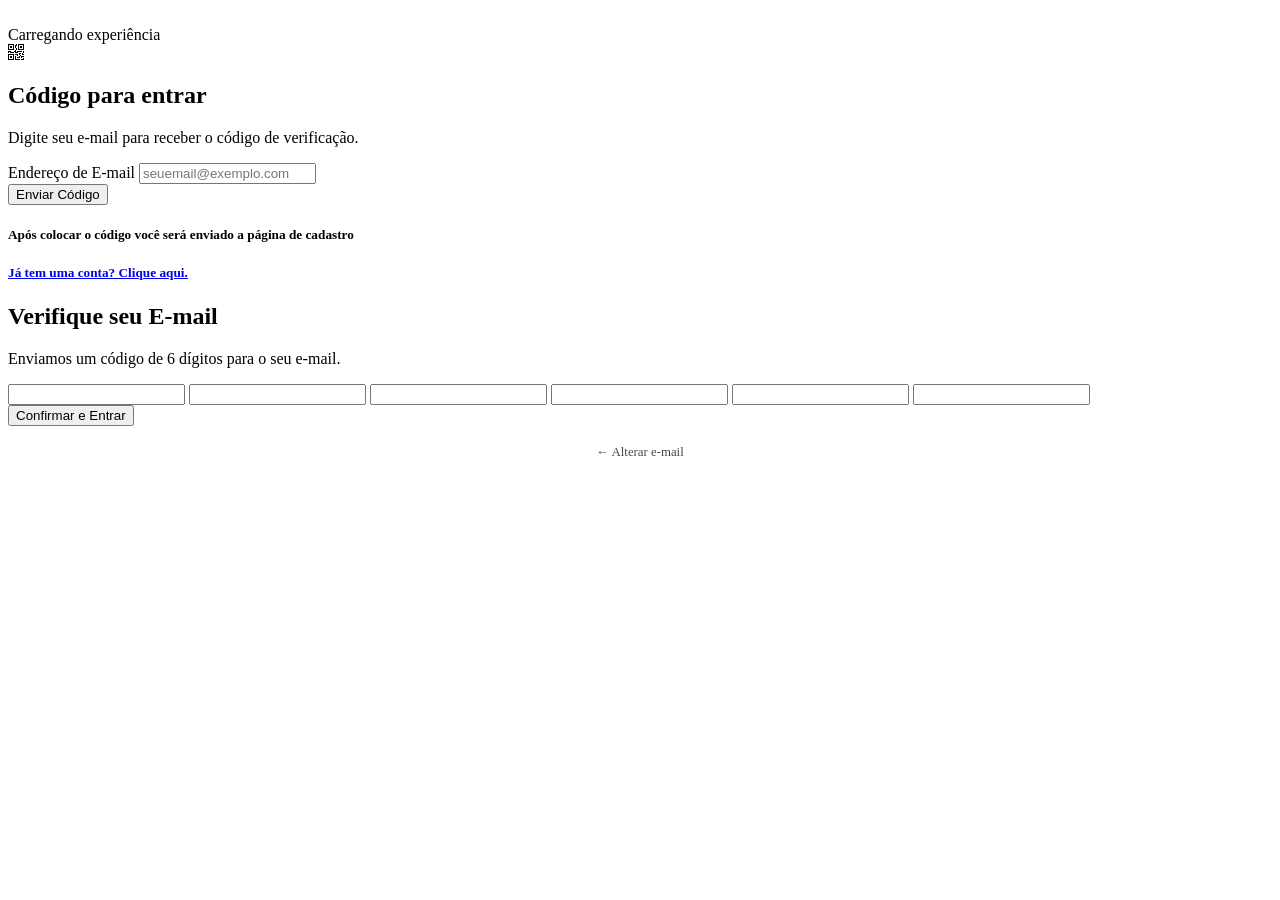
==== views/ativacao/index.html @ 05c47255 "Fusão da DataBee e YouWell" ====
<!DOCTYPE html>
<html lang="pt-BR">

<head>
  <meta charset="UTF-8">
  <meta name="viewport" content="width=device-width, initial-scale=1.0">
  <title>YouWell - código de ativação</title>
  <base href="/You-Well/">
  <link rel="stylesheet" href="/You-Well/views/ativacao/style.css">
  <link rel="stylesheet" href="https://cdn.jsdelivr.net/npm/bootstrap-icons@1.13.1/font/bootstrap-icons.min.css">
  <link href="/You-Well/views/inicio/img/sem-titulo2.png" rel="icon">
</head>

<body>

  <div id="loader-overlay" class="loader-overlay">
    <div class="strip strip-1"></div>
    <div class="strip strip-2"></div>
    <div class="strip strip-3"></div>
    <div class="strip strip-4"></div>
    <div class="loader-content">
      <div class="loader-emblem" aria-hidden="true">
        <span class="loader-ring"></span>
        <img class="loader-logo" src="/You-Well/public/assets/img/sem-titulo2.png" alt="">
      </div>
      <span>Carregando experiência</span>
    </div>
  </div>

  <div class="animated-background" aria-hidden="true"></div>

  <div class="card">
    <div id="alertBox" class="alert"></div>

    <!-- PASSO 1: DIGITAR E-MAIL -->
    <div id="step1" class="step active">
      <i class="bi bi-qr-code iconF"></i>
      <h2>Código para entrar</h2>
      <p class="subtitle">Digite seu e-mail para receber o código de verificação.</p>

      <div class="form-group">
        <label for="email">Endereço de E-mail</label>
        <input type="email" id="email" placeholder="seuemail@exemplo.com" required>
      </div>

      <button class="btn" id="btnSend" onclick="solicitarCodigo()">Enviar Código</button>
    </div>

    <h5>Após colocar o código você será enviado a página de cadastro</h5>
    <a href="/You-Well/entrar/">
      <h5>Já tem uma conta? Clique aqui.</h5>
    </a>

    <!-- PASSO 2: DIGITAR CÓDIGO (6 DÍGITOS) -->
    <div id="step2" class="step">
      <h2>Verifique seu E-mail</h2>
      <p class="subtitle" id="step2Subtitle">Enviamos um código de 6 dígitos para o seu e-mail.</p>

      <div class="otp-container">
        <input type="text" class="otp-input" maxlength="1" oninput="moveNext(this, 0)">
        <input type="text" class="otp-input" maxlength="1" oninput="moveNext(this, 1)">
        <input type="text" class="otp-input" maxlength="1" oninput="moveNext(this, 2)">
        <input type="text" class="otp-input" maxlength="1" oninput="moveNext(this, 3)">
        <input type="text" class="otp-input" maxlength="1" oninput="moveNext(this, 4)">
        <input type="text" class="otp-input" maxlength="1" oninput="moveNext(this, 5)">
      </div>

      <button class="btn" id="btnVerify" onclick="validarCodigo()">Confirmar e Entrar</button>
      <p style="text-align: center; margin-top: 16px;">
        <a href="#" onclick="voltarPasso1()" style="color: #424954; font-size: 0.8rem; text-decoration: none;">← Alterar
          e-mail</a>
      </p>
    </div>

  </div>

  <script src="/You-Well/views/ativacao/script.js"></script>

</body>

</html>
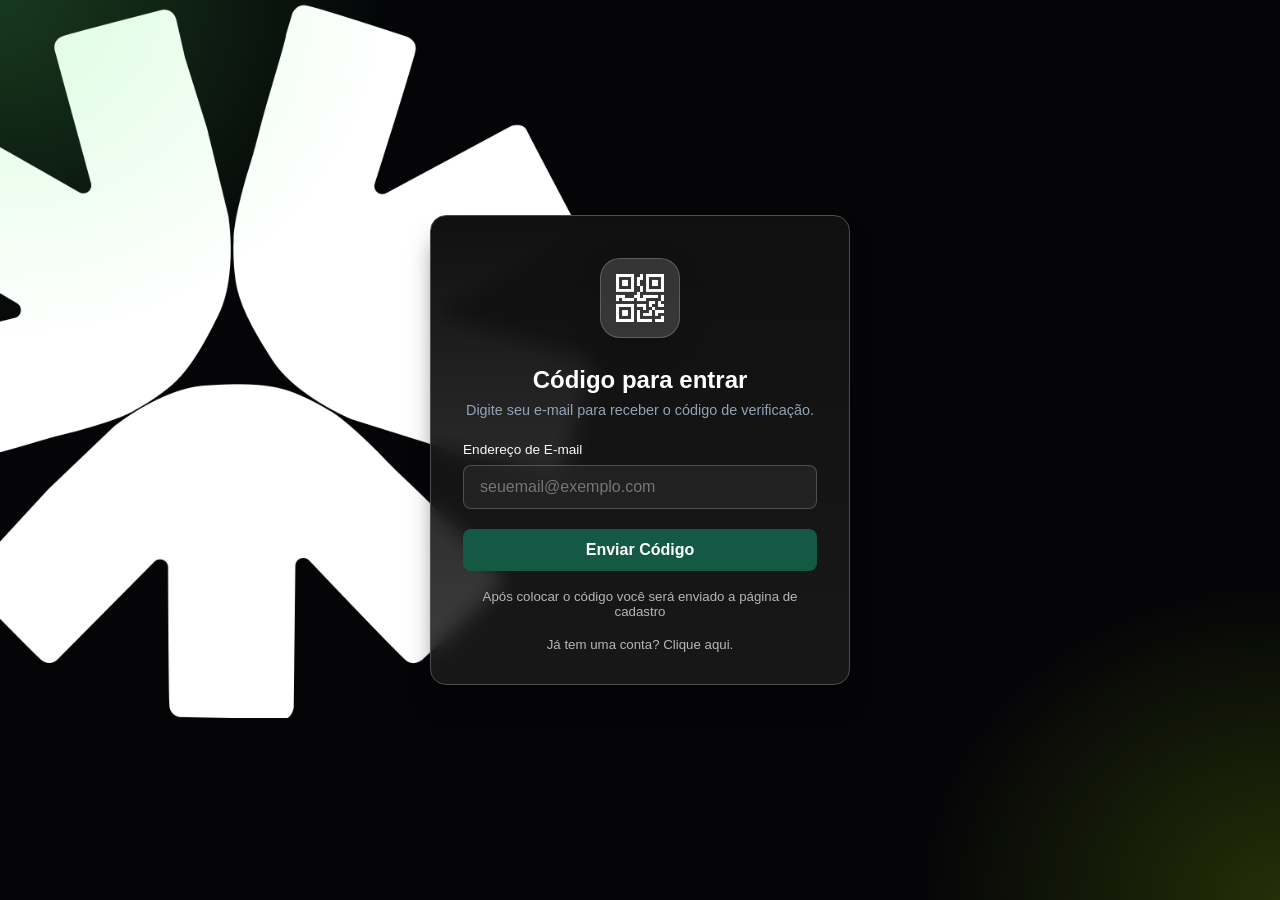
==== commit 26d80995: "Modificações para confirmar código" ====
--- a/views/ativacao/index.html
+++ b/views/ativacao/index.html
@@ -5,10 +5,9 @@
   <meta charset="UTF-8">
   <meta name="viewport" content="width=device-width, initial-scale=1.0">
   <title>YouWell - código de ativação</title>
-  <base href="/You-Well/">
-  <link rel="stylesheet" href="/You-Well/views/ativacao/style.css">
+  <link rel="stylesheet" href="style.css">
   <link rel="stylesheet" href="https://cdn.jsdelivr.net/npm/bootstrap-icons@1.13.1/font/bootstrap-icons.min.css">
-  <link href="/You-Well/views/inicio/img/sem-titulo2.png" rel="icon">
+  <link href="../inicio/img/sem-titulo2.png" rel="icon">
 </head>
 
 <body>
@@ -21,7 +20,7 @@
     <div class="loader-content">
       <div class="loader-emblem" aria-hidden="true">
         <span class="loader-ring"></span>
-        <img class="loader-logo" src="/You-Well/public/assets/img/sem-titulo2.png" alt="">
+        <img class="loader-logo" src="../../public/assets/img/sem-titulo2.png" alt="">
       </div>
       <span>Carregando experiência</span>
     </div>
@@ -47,7 +46,7 @@
     </div>
 
     <h5>Após colocar o código você será enviado a página de cadastro</h5>
-    <a href="/You-Well/entrar/">
+    <a href="../../controllers/entrar.php">
       <h5>Já tem uma conta? Clique aqui.</h5>
     </a>
 
@@ -74,7 +73,7 @@
 
   </div>
 
-  <script src="/You-Well/views/ativacao/script.js"></script>
+  <script src="script.js"></script>
 
 </body>
 
--- a/views/ativacao/style.css
+++ b/views/ativacao/style.css
@@ -0,0 +1,420 @@
+* {
+    box-sizing: border-box;
+    margin: 0;
+    padding: 0;
+}
+
+/* --- Pitch Black Background Gradient --- */
+:root {
+    --bg-base: #050508;
+    --color-primary: #41f101;
+    --color-secondary: #47d406;
+    --blur-radius: 100px;
+    --pointer-x: 50%;
+    --pointer-y: 50%;
+    --pointer-glow-opacity: 0;
+}
+
+a{
+    text-decoration: none;
+    color: #0f4b39;
+}
+
+body {
+    color: white;
+    display: flex;
+    justify-content: center;
+    align-items: center;
+    font-family: 'Montserrat', sans-serif;
+    background-color: var(--bg-base);
+    margin: 0;
+    min-height: 100vh;
+    overflow-x: hidden;
+    position: relative;
+}
+
+.animated-background {
+    position: fixed;
+    top: 0%;
+    left: -10%;
+    width: min(300vw, 720px);
+    aspect-ratio: 1;
+    z-index: 0;
+    background-image: url("../inicio/img/sem-titulo2.png");
+    background-position: center;
+    background-size: contain;
+    background-repeat: no-repeat;
+    pointer-events: none;
+    transform-origin: center;
+    animation: rodar 160s linear infinite;
+}
+
+@keyframes rodar {
+    to {
+        transform: rotate(360deg);
+    }
+}
+
+body::before {
+    content: "";
+    position: fixed;
+    inset: 0;
+    z-index: 0;
+    pointer-events: none;
+    opacity: var(--pointer-glow-opacity);
+    background: radial-gradient(380px circle at var(--pointer-x) var(--pointer-y),
+            rgba(36, 226, 18, 0.3),
+            rgba(59, 234, 29, 0.12) 42%,
+            transparent 75%);
+    transition: opacity 250ms ease;
+}
+
+body::after {
+    content: "";
+    position: fixed;
+    inset: 0;
+    z-index: 0;
+    pointer-events: none;
+    background:
+        radial-gradient(ellipse 34rem 30rem at 0% 0%, rgba(92, 246, 110, 0.22), transparent 72%),
+        radial-gradient(ellipse 32rem 28rem at 100% 100%, rgba(167, 212, 6, 0.2), transparent 72%);
+}
+
+/* Ambient Animated Glow Blob 1 */
+.dark-glow-1 {
+    position: fixed;
+    top: -10vw;
+    left: -10vw;
+    width: 55vw;
+    height: 55vw;
+    border-radius: 50%;
+    background: #14532d;
+    filter: blur(var(--blur-radius));
+    animation: floatOrb 18s ease-in-out infinite;
+    pointer-events: none;
+    z-index: 0;
+}
+
+/* Ambient Animated Glow Blob 2 */
+.dark-glow-2 {
+    position: fixed;
+    bottom: -10vw;
+    right: -10vw;
+    width: 50vw;
+    height: 50vw;
+    border-radius: 50%;
+    background: var(--color-secondary);
+    filter: blur(calc(var(--blur-radius) * 1.2));
+    animation: floatOrb 22s ease-in-out infinite reverse;
+    pointer-events: none;
+    z-index: 0;
+}
+
+@keyframes floatOrb {
+
+    0%,
+    100% {
+        transform: translate(0, 0) scale(1);
+    }
+
+    50% {
+        transform: translate(60px, -40px) scale(1.1);
+    }
+}
+
+.card {
+    position: relative;
+    z-index: 1;
+    align-items: center;
+    justify-content: center;
+    background: linear-gradient(to top, #1d1c1cd7, #111010);
+    backdrop-filter: blur(10px);
+    border: 1px solid #4c4e50;
+    border-radius: 16px;
+    padding: 32px;
+    width: 100%;
+    max-width: 420px;
+    box-shadow: 0 20px 25px -5px rgba(0, 0, 0, 0.5);
+}
+
+h2 {
+    font-size: 1.5rem;
+    margin-bottom: 8px;
+    font-weight: 600;
+    text-align: center;
+}
+
+h5 {
+    text-align: center;
+    margin-top: 5%;
+    font-weight: 400;
+    color: #b3b7bb;
+}
+
+p.subtitle {
+    color: #94a3b8;
+    font-size: 0.9rem;
+    margin-bottom: 24px;
+    text-align: center;
+}
+
+.iconF {
+    background: rgba(255, 255, 255, 0.151);
+    backdrop-filter: blur(10px);
+    -webkit-backdrop-filter: blur(10px);
+    border: 1px solid rgba(255, 255, 255, 0.2);
+    box-shadow: 0 10px 30px rgba(0, 0, 0, 0.112);
+    display: flex;
+    width: 80px;
+    height: 80px;
+    justify-content: center;
+    align-items: center;
+    text-align: center;
+    font-size: 300%;
+    margin: 10px auto 0;
+    margin-bottom: 8%;
+    align-self: center;
+    border-radius: 20px;
+}
+
+.form-group {
+    margin-bottom: 20px;
+}
+
+label {
+    display: block;
+    font-size: 0.85rem;
+    color: #f8fafc;
+    margin-bottom: 8px;
+    font-weight: 500;
+}
+
+input[type="email"] {
+    width: 100%;
+    padding: 12px 16px;
+    background: #29292aaa;
+    border: 1px solid #ffffff33;
+    border-radius: 8px;
+    color: #fff;
+    font-size: 1rem;
+    outline: none;
+    transition: 0.2s ease-in-out;
+}
+
+input[type="email"]:focus {
+    border-color: #145944;
+    background-color: rgba(49, 48, 48, 0.812);
+}
+
+/* Inputs de 6 dígitos */
+.otp-container {
+    display: flex;
+    gap: 8px;
+    justify-content: center;
+    margin-bottom: 24px;
+}
+
+.otp-input {
+    width: 48px;
+    height: 56px;
+    text-align: center;
+    font-size: 1.5rem;
+    font-weight: bold;
+    background: #0f172a;
+    border: 1px solid #475569;
+    border-radius: 8px;
+    color: #0fc859;
+    outline: none;
+}
+
+.otp-input:focus {
+    border-color: #14532d;
+    box-shadow: 0 0 0 2px rgba(59, 130, 246, 0.3);
+}
+
+.btn {
+    width: 100%;
+    padding: 12px;
+    background: #145944;
+    color: #fff;
+    border: none;
+    border-radius: 8px;
+    font-size: 1rem;
+    font-weight: 600;
+    cursor: pointer;
+    transition: background 0.2s;
+}
+
+.btn:hover {
+    background: #0f4b39;
+}
+
+.btn:disabled {
+    background: #475569;
+    cursor: not-allowed;
+}
+
+.alert {
+    padding: 12px;
+    border-radius: 8px;
+    font-size: 0.85rem;
+    margin-bottom: 16px;
+    text-align: center;
+    display: none;
+}
+
+.alert-error {
+    background: #450a0a;
+    color: #fca5a5;
+    border: 1px solid #7f1d1d;
+}
+
+.alert-success {
+    background: #052e16;
+    color: #86efac;
+    border: 1px solid #14532d;
+}
+
+.step {
+    display: none;
+}
+
+.step.active {
+    display: block;
+}
+
+.user-area {
+    text-align: center;
+}
+
+.user-area img {
+    width: 64px;
+    height: 64px;
+    margin-bottom: 16px;
+}
+
+.loader-overlay {
+    position: fixed;
+    inset: 0;
+    z-index: 9999;
+    display: flex;
+    align-items: center;
+    justify-content: center;
+    transition: visibility 0s linear 1.1s;
+}
+
+.loader-overlay.is-hidden {
+    visibility: hidden;
+    pointer-events: none;
+}
+
+.loader-content {
+    position: relative;
+    z-index: 1;
+    display: flex;
+    flex-direction: column;
+    align-items: center;
+    gap: 12px;
+    transition: opacity 200ms ease;
+}
+
+.loader-emblem {
+    position: relative;
+    display: grid;
+    width: 64px;
+    height: 64px;
+    place-items: center;
+}
+
+.loader-emblem::after,
+.loader-ring {
+    position: absolute;
+    inset: 0;
+    border-radius: 50%;
+}
+
+.loader-emblem::after {
+    content: "";
+    border: 1px solid rgba(255, 255, 255, 0.2);
+}
+
+.loader-ring {
+    border: 2px solid transparent;
+    border-top-color: #fff;
+    border-right-color: rgba(255, 255, 255, 0.45);
+    animation: loader-orbit 1.8s cubic-bezier(0.6, 0.1, 0.4, 0.9) infinite;
+}
+
+.loader-logo {
+    position: relative;
+    z-index: 1;
+    width: 42px;
+    height: 42px;
+    object-fit: contain;
+    animation: loader-float 2.2s ease-in-out infinite;
+}
+
+@keyframes loader-orbit {
+    to {
+        transform: rotate(360deg);
+    }
+}
+
+@keyframes loader-float {
+    50% {
+        transform: translateY(-3px) scale(1.04);
+    }
+}
+
+.loader-overlay.is-hidden .loader-content {
+    opacity: 0;
+}
+
+.strip {
+    position: absolute;
+    top: 0;
+    height: 100%;
+    width: 25.5%;
+    background: #14532d;
+    transition: transform 800ms cubic-bezier(0.77, 0, 0.175, 1);
+}
+
+.strip-1 {
+    left: 0%;
+}
+
+.strip-2 {
+    left: 25%;
+}
+
+.strip-3 {
+    left: 50%;
+}
+
+.strip-4 {
+    left: 75%;
+}
+
+.loader-overlay.is-hidden .strip-1 {
+    transform: scaleY(0);
+    transform-origin: top;
+    transition-delay: 0ms;
+}
+
+.loader-overlay.is-hidden .strip-2 {
+    transform: scaleY(0);
+    transform-origin: bottom;
+    transition-delay: 100ms;
+}
+
+.loader-overlay.is-hidden .strip-3 {
+    transform: scaleY(0);
+    transform-origin: top;
+    transition-delay: 200ms;
+}
+
+.loader-overlay.is-hidden .strip-4 {
+    transform: scaleY(0);
+    transform-origin: bottom;
+    transition-delay: 300ms;
+}
